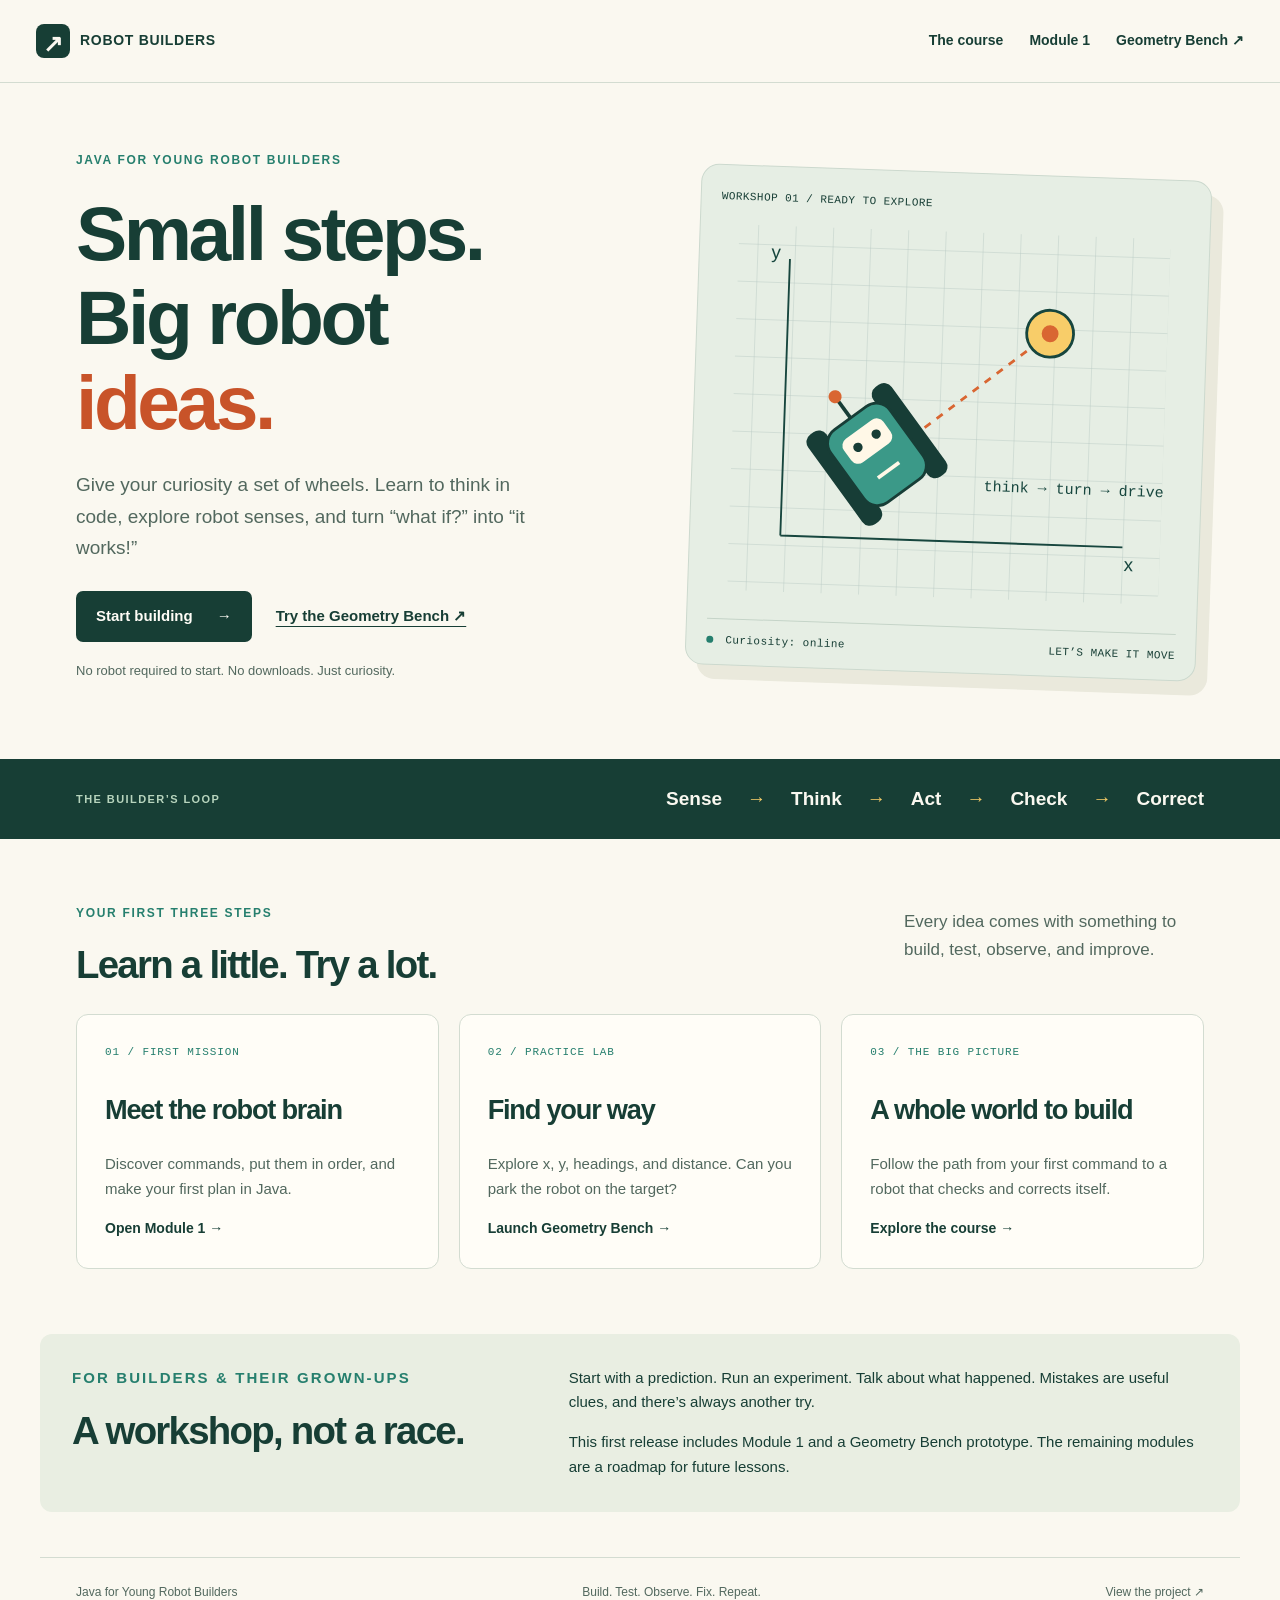
==== index.html @ 009672a3 "Build initial static Java robotics course and Geometry Bench" ====
<!doctype html>
<html lang="en">
<head><meta charset="utf-8"><meta name="viewport" content="width=device-width, initial-scale=1"><meta name="description" content="A hands-on Java robotics course for curious young builders. Learn sensors, motors, geometry, and debugging with free browser practice benches."><title>Java for Young Robot Builders</title><link rel="stylesheet" href="assets/styles.css"></head>
<body>
<a class="skip" href="#main">Skip to content</a>
<header class="site-header"><a class="brand" href="index.html"><span class="brand-mark" aria-hidden="true">↗</span> ROBOT BUILDERS</a><nav aria-label="Main navigation"><a href="course.html">The course</a><a href="module-1.html">Module 1</a><a href="geometry-bench.html">Geometry Bench <span aria-hidden="true">↗</span></a></nav></header>
<main id="main">
<section class="hero wrap"><div><p class="eyebrow">JAVA FOR YOUNG ROBOT BUILDERS</p><h1>Small steps.<br>Big robot<br><span class="accent">ideas.</span></h1><p class="hero-copy">Give your curiosity a set of wheels. Learn to think in code, explore robot senses, and turn “what if?” into “it works!”</p><div class="actions"><a class="button" href="module-1.html">Start building <span aria-hidden="true">→</span></a><a class="text-link" href="geometry-bench.html">Try the Geometry Bench ↗</a></div><p class="small">No robot required to start. No downloads. Just curiosity.</p></div><div class="hero-art" aria-label="Illustration of a robot on a coordinate grid"><div class="art-label">WORKSHOP 01 / READY TO EXPLORE</div><svg viewBox="0 0 500 440" role="img" aria-label="A small teal robot points toward a target on a grid"><defs><pattern id="grid" width="40" height="40" patternUnits="userSpaceOnUse"><path d="M 40 0 L 0 0 0 40" fill="none" stroke="#b8cac4" stroke-width="1"/></pattern></defs><rect x="20" y="20" width="460" height="390" rx="12" fill="url(#grid)"/><path d="M75 350 H440 M75 350 V55" fill="none" stroke="#17463e" stroke-width="2"/><text x="442" y="375" fill="#17463e" font-size="20">x</text><text x="55" y="55" fill="#17463e" font-size="20">y</text><path d="M150 290 L355 125" stroke="#d96632" stroke-width="3" stroke-dasharray="8 8"/><circle cx="355" cy="125" r="25" fill="#f8cd69" stroke="#17463e" stroke-width="3"/><circle cx="355" cy="125" r="9" fill="#d96632"/><g transform="translate(175 260) rotate(-38)"><rect x="-55" y="-59" width="24" height="118" rx="10" fill="#173d36"/><rect x="31" y="-59" width="24" height="118" rx="10" fill="#173d36"/><rect x="-39" y="-48" width="78" height="96" rx="18" fill="#3b9988" stroke="#173d36" stroke-width="3"/><rect x="-26" y="-33" width="52" height="31" rx="9" fill="#fff8e7"/><circle cx="-12" cy="-18" r="5" fill="#173d36"/><circle cx="12" cy="-18" r="5" fill="#173d36"/><path d="M-14 21 H14" stroke="#fff8e7" stroke-width="4"/><path d="M0 -48 V-72" stroke="#173d36" stroke-width="4"/><circle cy="-76" r="7" fill="#d96632"/></g><text x="290" y="295" font-size="16" fill="#17463e" font-family="monospace">think → turn → drive</text></svg><div class="art-footer"><span><i class="status-dot"></i> Curiosity: online</span><span>LET’S MAKE IT MOVE</span></div></div></section>
<section class="loop-band"><div class="wrap loop"><p>THE BUILDER’S LOOP</p><ol><li>Sense</li><li>Think</li><li>Act</li><li>Check</li><li>Correct</li></ol></div></section>
<section class="wrap section"><div class="section-heading"><div><p class="eyebrow">YOUR FIRST THREE STEPS</p><h2>Learn a little. Try a lot.</h2></div><p>Every idea comes with something to build, test, observe, and improve.</p></div><div class="cards"><a class="card" href="module-1.html"><span class="card-number">01 / FIRST MISSION</span><h3>Meet the robot brain</h3><p>Discover commands, put them in order, and make your first plan in Java.</p><span class="card-link">Open Module 1 →</span></a><a class="card" href="geometry-bench.html"><span class="card-number">02 / PRACTICE LAB</span><h3>Find your way</h3><p>Explore x, y, headings, and distance. Can you park the robot on the target?</p><span class="card-link">Launch Geometry Bench →</span></a><a class="card" href="course.html"><span class="card-number">03 / THE BIG PICTURE</span><h3>A whole world to build</h3><p>Follow the path from your first command to a robot that checks and corrects itself.</p><span class="card-link">Explore the course →</span></a></div></section>
<section class="wrap mentor"><div><p class="eyebrow">FOR BUILDERS & THEIR GROWN-UPS</p><h2>A workshop, not a race.</h2></div><div><p>Start with a prediction. Run an experiment. Talk about what happened. Mistakes are useful clues, and there’s always another try.</p><p>This first release includes Module 1 and a Geometry Bench prototype. The remaining modules are a roadmap for future lessons.</p></div></section>
</main><footer class="wrap footer"><span>Java for Young Robot Builders</span><span>Build. Test. Observe. Fix. Repeat.</span><a href="https://github.com/caeled/java-young-robot-builders">View the project ↗</a></footer>
</body></html>
---- assets/styles.css ----
:root{--paper:#faf8f0;--ink:#173e35;--teal:#267f6e;--orange:#c85329;--line:#d3dcd1;--muted:#52685e;--white:#fffdf7;--yellow:#f5cc68}*{box-sizing:border-box}html{scroll-behavior:smooth}body{margin:0;background:var(--paper);color:var(--ink);font-family:Arial,Helvetica,sans-serif;font-size:17px;line-height:1.65}a{color:inherit;text-underline-offset:5px}button,input,select{font:inherit}button,a,input,select,summary{-webkit-tap-highlight-color:transparent}a:focus-visible,button:focus-visible,input:focus-visible,select:focus-visible,summary:focus-visible{outline:3px solid var(--orange);outline-offset:5px}h1,h2,h3,p{margin-top:0}h1,h2,h3{line-height:1.1;letter-spacing:-.045em}h1{font-size:clamp(3rem,6vw,5.7rem);margin-bottom:25px}h2{font-size:clamp(1.8rem,3vw,2.7rem)}h3{font-size:1.7rem}.wrap{max-width:1200px;margin:auto;padding-left:36px;padding-right:36px}.site-header{max-width:1280px;margin:auto;padding:24px 36px;display:flex;justify-content:space-between;align-items:center;gap:24px;border-bottom:1px solid var(--line)}.brand{display:flex;align-items:center;gap:10px;font-weight:800;font-size:14px;letter-spacing:.05em;text-decoration:none;white-space:nowrap}.brand-mark{display:grid;place-items:center;width:34px;height:34px;background:var(--ink);color:var(--paper);border-radius:8px;font-size:24px}.site-header nav{display:flex;gap:26px;font-size:14px;font-weight:700}.site-header nav a{text-decoration:none}.site-header nav a:hover,.site-header nav a[aria-current]{color:var(--orange);text-decoration:underline}.hero{display:grid;grid-template-columns:1.1fr 1fr;align-items:center;gap:55px;padding-top:68px;padding-bottom:65px}.eyebrow{font-size:12px;letter-spacing:.14em;font-weight:800;margin-bottom:20px;color:var(--teal)}.accent{color:var(--orange)}.hero-copy{max-width:470px;font-size:19px;color:var(--muted)}.actions{display:flex;gap:24px;align-items:center;flex-wrap:wrap;margin:28px 0 18px}.button{display:inline-flex;align-items:center;justify-content:center;gap:24px;border:0;background:var(--ink);color:#fffdf7;border-radius:7px;padding:13px 20px;text-decoration:none;font-size:15px;font-weight:700;cursor:pointer}.button:hover{background:var(--teal)}.text-link{font-size:15px;font-weight:700}.small{font-size:13px;color:var(--muted)}.hero-art{background:#e6eee4;border:1px solid #ccd9ce;border-radius:18px;transform:rotate(2deg);padding:22px 20px 15px;box-shadow:12px 14px 0 #eae9dc}.hero-art svg{width:100%;display:block}.art-label,.art-footer{font-family:monospace;font-size:11px;letter-spacing:.04em}.art-footer{display:flex;justify-content:space-between;border-top:1px solid #c5d4c8;padding-top:12px;gap:10px}.status-dot{display:inline-block;width:7px;height:7px;background:var(--teal);border-radius:50%;margin-right:5px}.loop-band{background:var(--ink);color:var(--paper)}.loop{display:flex;align-items:center;justify-content:space-between;gap:28px;padding-top:24px;padding-bottom:24px}.loop p{font-size:11px;font-weight:bold;letter-spacing:.13em;margin:0;color:#b7d4bd}.loop ol{list-style:none;display:flex;gap:25px;margin:0;padding:0;font-size:19px;font-weight:700}.loop li+li:before{content:'→';margin-right:25px;color:var(--yellow)}.section{padding-top:65px;padding-bottom:65px}.section-heading{display:flex;justify-content:space-between;gap:35px;align-items:center;margin-bottom:28px}.section-heading>p{max-width:300px;color:var(--muted)}.section-heading h2{margin-bottom:0}.cards{display:grid;grid-template-columns:repeat(3,1fr);gap:20px}.card{background:var(--white);border:1px solid var(--line);border-radius:12px;padding:28px;text-decoration:none;display:flex;flex-direction:column;transition:transform .15s,border-color .15s}.card:hover{transform:translateY(-4px);border-color:var(--teal)}.card-number{font-family:monospace;font-size:11px;letter-spacing:.08em;color:var(--teal);margin-bottom:34px}.card p{font-size:15px;color:var(--muted)}.card-link{font-size:14px;font-weight:bold;margin-top:auto}.mentor{padding:32px;border-radius:12px;background:#e9eee2;display:grid;grid-template-columns:1fr 1.4fr;gap:40px;margin-bottom:45px}.mentor h2{margin-bottom:0}.mentor p:last-child{margin-bottom:0}.mentor p,.mentor li{font-size:15px}.footer{border-top:1px solid var(--line);display:flex;justify-content:space-between;flex-wrap:wrap;gap:15px;padding-top:25px;padding-bottom:30px;font-size:12px;color:var(--muted)}.skip{position:absolute;left:15px;top:-100px;background:var(--ink);color:white;padding:10px;z-index:10}.skip:focus{top:10px}.lede{max-width:740px;font-size:20px;color:var(--muted)}.notice{background:#f7e9c4;border-left:4px solid var(--orange);padding:18px 22px;font-size:15px;margin:25px 0 35px}.badge{font-size:10px;letter-spacing:.08em;font-weight:bold;background:#d8eadb;color:#194c3d;padding:6px 10px;border-radius:5px;white-space:nowrap}.badge.muted{background:#e7e7df;color:#56645b}.course-list article{display:flex;gap:32px;padding:32px 0;border-top:1px solid var(--line)}.course-list h2{font-size:28px;margin:15px 0}.course-list p{max-width:780px;margin-bottom:12px}.course-index{font-family:monospace;font-size:25px;color:var(--teal)}.outcome{font-weight:bold;font-size:15px}.lesson-layout{display:grid;grid-template-columns:220px 1fr;gap:65px}.lesson-nav{align-self:start;position:sticky;top:25px}.lesson-nav h2{font-size:18px}.lesson-nav nav{display:flex;flex-direction:column;gap:12px;font-size:14px}.lesson-layout section{padding:15px 0 35px;scroll-margin-top:20px}.lesson-layout h2{font-size:34px}pre{background:var(--ink);color:#e8f5d9;padding:24px;border-radius:9px;overflow-x:auto;font-size:14px;line-height:1.8}code{font-family:Consolas,'Courier New',monospace}p code,li code{background:#e6ebdf;padding:2px 5px;border-radius:3px}.callout{border-left:3px solid var(--teal);padding:18px 22px;background:#e9eee2;margin:25px 0}.callout p{margin:8px 0 0}.mini-bench,.control-card{padding:25px;border:1px solid var(--line);border-radius:12px;background:var(--white)}label{display:block;font-size:14px;font-weight:bold;margin-bottom:8px}input,select{width:100%;padding:11px 10px;border:1px solid #8fa59b;border-radius:6px;background:white;color:var(--ink);min-width:0;font-size:15px}summary{cursor:pointer;font-weight:bold}details{background:#edf0e7;padding:16px 20px;border-radius:7px;margin:20px 0}details p{margin:15px 0 0}.checklist li{padding-bottom:10px}.bench-layout{display:grid;grid-template-columns:1.45fr 1fr;gap:24px;align-items:start}.field-panel{background:#e8eee3;border:1px solid #c7d5c6;border-radius:12px;padding:20px}.field-top{display:flex;justify-content:space-between;gap:15px;font-size:11px;font-weight:bold}.legend-robot{color:var(--teal)}.legend-target{color:#a24c26;margin-left:10px}#field{width:100%;display:block;max-height:550px}.telemetry{display:grid;grid-template-columns:repeat(4,1fr);border-top:1px solid #c7d5c6;padding-top:16px;gap:12px}.telemetry span{display:block;font-size:11px}.telemetry strong{font-size:18px;white-space:nowrap}.controls{display:grid;gap:20px}.control-card .eyebrow{margin-bottom:16px}.control-card h2{font-size:26px}.control-card p{font-size:15px}.control-card p.small{font-size:13px}.input-row{display:flex;gap:10px;margin-bottom:20px}.input-row .button{min-width:86px}.secondary{border:1px solid var(--ink);background:transparent;color:var(--ink);font-size:14px;padding:10px 15px;border-radius:7px;cursor:pointer}.secondary:hover{background:#e6eee4}.feedback{background:#e9eee2;padding:13px;border-radius:6px;margin-bottom:0}.bench-bottom{display:grid;grid-template-columns:1fr 1fr;gap:24px;margin:24px 0}.command-log{max-height:260px;overflow:auto;min-height:125px}.bench-bottom .control-card{min-width:0}
@media(max-width:900px){.hero{gap:25px}.hero h1{font-size:4rem}.loop{flex-direction:column;align-items:flex-start;gap:12px}.lesson-layout{gap:30px;grid-template-columns:170px 1fr}.bench-layout{grid-template-columns:1fr}.controls{grid-template-columns:1fr 1fr}.telemetry strong{font-size:20px}}
@media(max-width:650px){.wrap{padding-left:22px;padding-right:22px}.site-header{padding:20px 22px;flex-direction:column;align-items:flex-start;gap:18px}.site-header nav{gap:20px;font-size:12px;flex-wrap:wrap}.hero{grid-template-columns:1fr;padding-top:40px;padding-bottom:45px}.hero h1{font-size:3.8rem}.hero-art{max-width:430px;margin:12px 6px 5px}.loop ol{gap:9px;font-size:15px;flex-wrap:wrap}.loop li+li:before{margin-right:9px}.section{padding-top:40px;padding-bottom:40px}.section-heading{display:block}.section-heading .badge{display:inline-block;margin-top:15px}.cards,.mentor,.bench-bottom,.controls{grid-template-columns:1fr}.mentor{gap:20px;padding:24px;margin-bottom:30px}.card-number{margin-bottom:20px}.lesson-layout{grid-template-columns:1fr;gap:25px}.lesson-nav{position:static;border-bottom:1px solid var(--line);padding-bottom:20px}.lesson-nav nav{flex-direction:row;flex-wrap:wrap;gap:12px 20px}.course-list article{gap:20px}.telemetry{grid-template-columns:repeat(2,1fr)}.control-card{padding:20px}.field-panel{padding:12px}.field-top{font-size:9px}h1{font-size:3rem}.footer{flex-direction:column}pre{padding:18px;font-size:13px}}
@media(prefers-reduced-motion:reduce){html{scroll-behavior:auto}.card{transition:none}.card:hover{transform:none}}
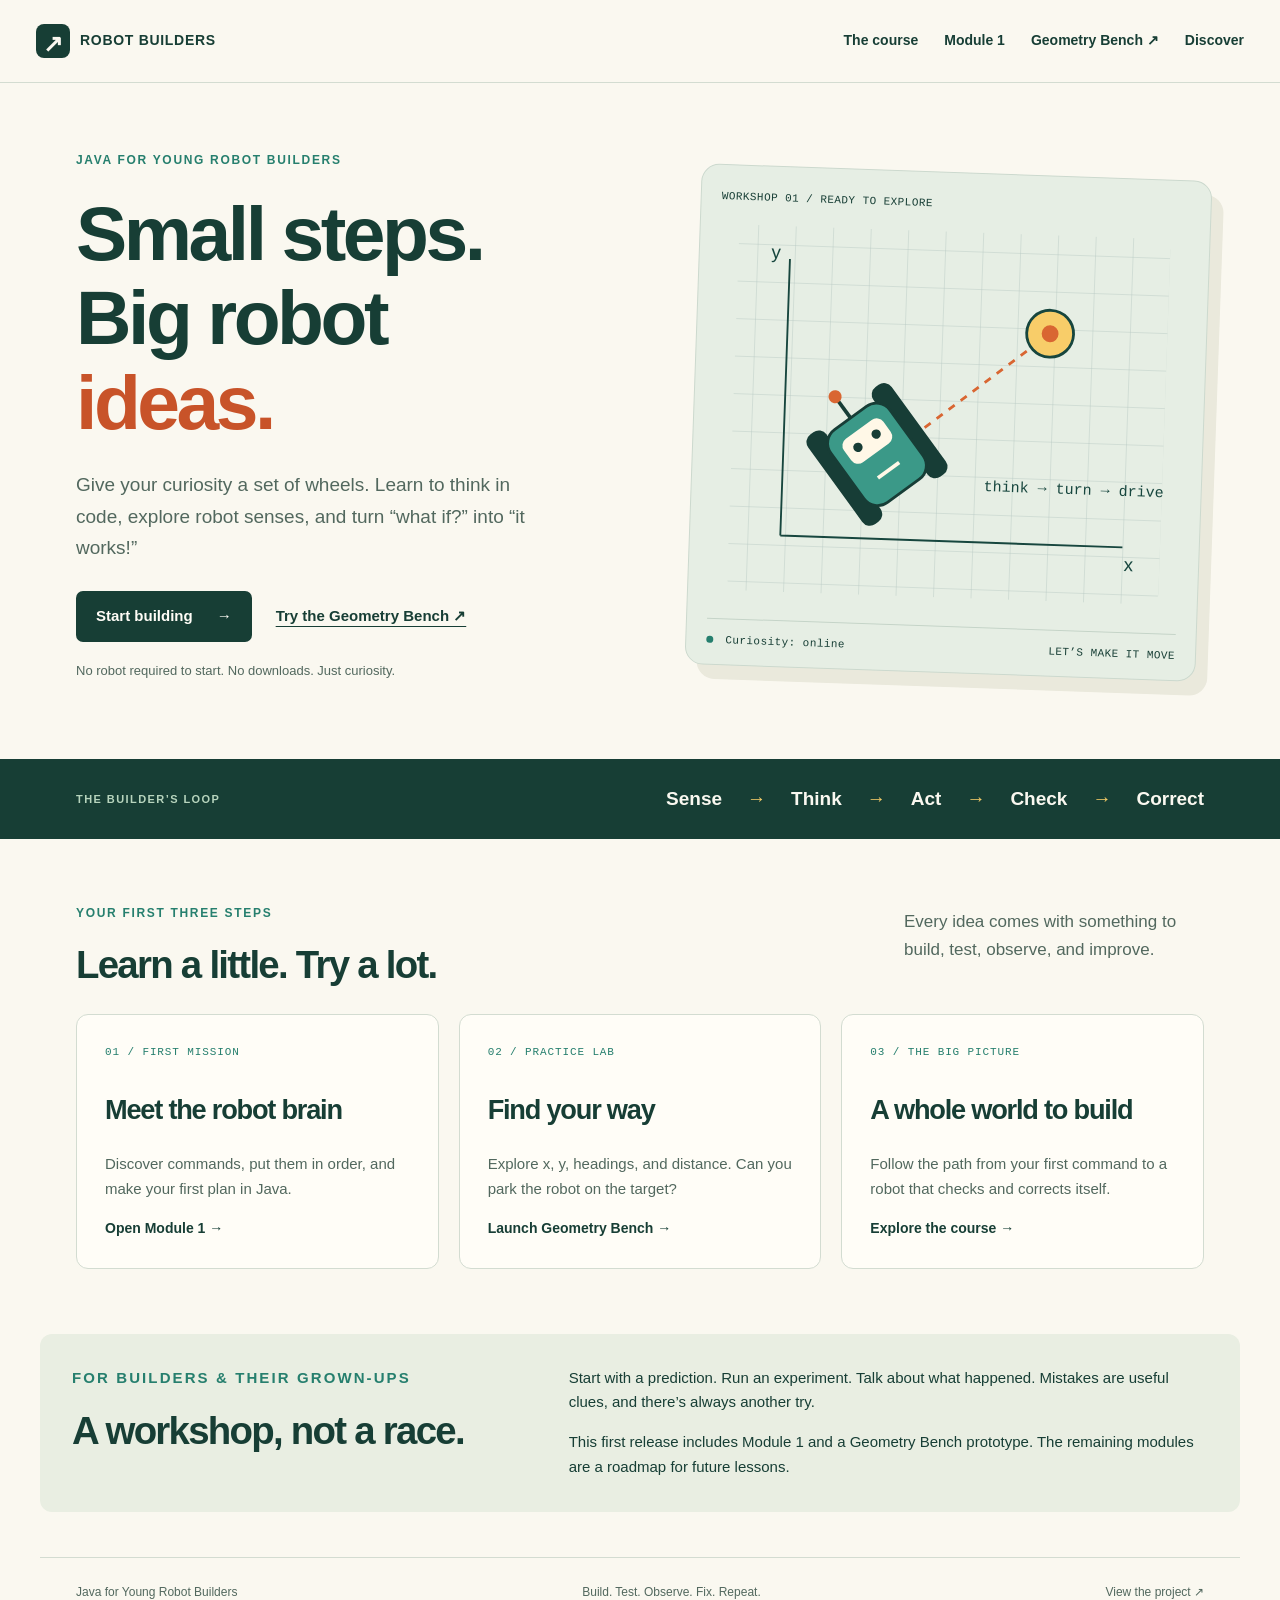
==== commit 1b48a6f6: "Add Discover resources for competitions, manufacturing, and Python" ====
--- a/index.html
+++ b/index.html
@@ -3,7 +3,7 @@
 <head><meta charset="utf-8"><meta name="viewport" content="width=device-width, initial-scale=1"><meta name="description" content="A hands-on Java robotics course for curious young builders. Learn sensors, motors, geometry, and debugging with free browser practice benches."><title>Java for Young Robot Builders</title><link rel="stylesheet" href="assets/styles.css"></head>
 <body>
 <a class="skip" href="#main">Skip to content</a>
-<header class="site-header"><a class="brand" href="index.html"><span class="brand-mark" aria-hidden="true">↗</span> ROBOT BUILDERS</a><nav aria-label="Main navigation"><a href="course.html">The course</a><a href="module-1.html">Module 1</a><a href="geometry-bench.html">Geometry Bench <span aria-hidden="true">↗</span></a></nav></header>
+<header class="site-header"><a class="brand" href="index.html"><span class="brand-mark" aria-hidden="true">↗</span> ROBOT BUILDERS</a><nav aria-label="Main navigation"><a href="course.html">The course</a><a href="module-1.html">Module 1</a><a href="geometry-bench.html">Geometry Bench <span aria-hidden="true">↗</span></a><a href="discover.html">Discover</a></nav></header>
 <main id="main">
 <section class="hero wrap"><div><p class="eyebrow">JAVA FOR YOUNG ROBOT BUILDERS</p><h1>Small steps.<br>Big robot<br><span class="accent">ideas.</span></h1><p class="hero-copy">Give your curiosity a set of wheels. Learn to think in code, explore robot senses, and turn “what if?” into “it works!”</p><div class="actions"><a class="button" href="module-1.html">Start building <span aria-hidden="true">→</span></a><a class="text-link" href="geometry-bench.html">Try the Geometry Bench ↗</a></div><p class="small">No robot required to start. No downloads. Just curiosity.</p></div><div class="hero-art" aria-label="Illustration of a robot on a coordinate grid"><div class="art-label">WORKSHOP 01 / READY TO EXPLORE</div><svg viewBox="0 0 500 440" role="img" aria-label="A small teal robot points toward a target on a grid"><defs><pattern id="grid" width="40" height="40" patternUnits="userSpaceOnUse"><path d="M 40 0 L 0 0 0 40" fill="none" stroke="#b8cac4" stroke-width="1"/></pattern></defs><rect x="20" y="20" width="460" height="390" rx="12" fill="url(#grid)"/><path d="M75 350 H440 M75 350 V55" fill="none" stroke="#17463e" stroke-width="2"/><text x="442" y="375" fill="#17463e" font-size="20">x</text><text x="55" y="55" fill="#17463e" font-size="20">y</text><path d="M150 290 L355 125" stroke="#d96632" stroke-width="3" stroke-dasharray="8 8"/><circle cx="355" cy="125" r="25" fill="#f8cd69" stroke="#17463e" stroke-width="3"/><circle cx="355" cy="125" r="9" fill="#d96632"/><g transform="translate(175 260) rotate(-38)"><rect x="-55" y="-59" width="24" height="118" rx="10" fill="#173d36"/><rect x="31" y="-59" width="24" height="118" rx="10" fill="#173d36"/><rect x="-39" y="-48" width="78" height="96" rx="18" fill="#3b9988" stroke="#173d36" stroke-width="3"/><rect x="-26" y="-33" width="52" height="31" rx="9" fill="#fff8e7"/><circle cx="-12" cy="-18" r="5" fill="#173d36"/><circle cx="12" cy="-18" r="5" fill="#173d36"/><path d="M-14 21 H14" stroke="#fff8e7" stroke-width="4"/><path d="M0 -48 V-72" stroke="#173d36" stroke-width="4"/><circle cy="-76" r="7" fill="#d96632"/></g><text x="290" y="295" font-size="16" fill="#17463e" font-family="monospace">think → turn → drive</text></svg><div class="art-footer"><span><i class="status-dot"></i> Curiosity: online</span><span>LET’S MAKE IT MOVE</span></div></div></section>
 <section class="loop-band"><div class="wrap loop"><p>THE BUILDER’S LOOP</p><ol><li>Sense</li><li>Think</li><li>Act</li><li>Check</li><li>Correct</li></ol></div></section>
--- a/assets/styles.css
+++ b/assets/styles.css
@@ -2,3 +2,4 @@
 @media(max-width:900px){.hero{gap:25px}.hero h1{font-size:4rem}.loop{flex-direction:column;align-items:flex-start;gap:12px}.lesson-layout{gap:30px;grid-template-columns:170px 1fr}.bench-layout{grid-template-columns:1fr}.controls{grid-template-columns:1fr 1fr}.telemetry strong{font-size:20px}}
 @media(max-width:650px){.wrap{padding-left:22px;padding-right:22px}.site-header{padding:20px 22px;flex-direction:column;align-items:flex-start;gap:18px}.site-header nav{gap:20px;font-size:12px;flex-wrap:wrap}.hero{grid-template-columns:1fr;padding-top:40px;padding-bottom:45px}.hero h1{font-size:3.8rem}.hero-art{max-width:430px;margin:12px 6px 5px}.loop ol{gap:9px;font-size:15px;flex-wrap:wrap}.loop li+li:before{margin-right:9px}.section{padding-top:40px;padding-bottom:40px}.section-heading{display:block}.section-heading .badge{display:inline-block;margin-top:15px}.cards,.mentor,.bench-bottom,.controls{grid-template-columns:1fr}.mentor{gap:20px;padding:24px;margin-bottom:30px}.card-number{margin-bottom:20px}.lesson-layout{grid-template-columns:1fr;gap:25px}.lesson-nav{position:static;border-bottom:1px solid var(--line);padding-bottom:20px}.lesson-nav nav{flex-direction:row;flex-wrap:wrap;gap:12px 20px}.course-list article{gap:20px}.telemetry{grid-template-columns:repeat(2,1fr)}.control-card{padding:20px}.field-panel{padding:12px}.field-top{font-size:9px}h1{font-size:3rem}.footer{flex-direction:column}pre{padding:18px;font-size:13px}}
 @media(prefers-reduced-motion:reduce){html{scroll-behavior:auto}.card{transition:none}.card:hover{transform:none}}
+.discover-section{padding-top:35px;padding-bottom:25px;scroll-margin-top:20px}.video-grid{display:grid;grid-template-columns:repeat(3,minmax(0,1fr));gap:20px}.resource-card{margin:0;background:var(--white);border:1px solid var(--line);border-radius:12px;overflow:hidden;min-width:0}.resource-body{padding:24px}.resource-body h3{font-size:25px;margin:18px 0}.resource-body p{font-size:15px}.resource-body p.small{font-size:12px}.video-frame{aspect-ratio:16/9;background:var(--ink)}.video-frame iframe{display:block;width:100%;height:100%;border:0}.photo-grid,.comparison-grid{display:grid;grid-template-columns:repeat(2,minmax(0,1fr));gap:24px;margin:25px 0}.photo-grid img{display:block;width:100%;height:auto}.comparison-grid .control-card{min-width:0}.comparison-grid pre{font-size:13px;padding:18px}.reference-table{overflow-x:auto;margin:25px 0}table{width:100%;border-collapse:collapse;font-size:14px;text-align:left}caption{text-align:left;font-weight:bold;margin-bottom:12px}th,td{padding:14px;border-bottom:1px solid var(--line);vertical-align:top}thead{background:#e9eee2}.actions .secondary{text-decoration:none}.site-header nav{flex-wrap:wrap}.discover-section .mentor{margin-bottom:0}@media(max-width:900px){.video-grid{grid-template-columns:1fr}.resource-body h3{margin-top:15px}}@media(max-width:650px){.photo-grid,.comparison-grid{grid-template-columns:1fr}.resource-body{padding:20px}.site-header nav{gap:14px}th,td{padding:10px;min-width:120px}}
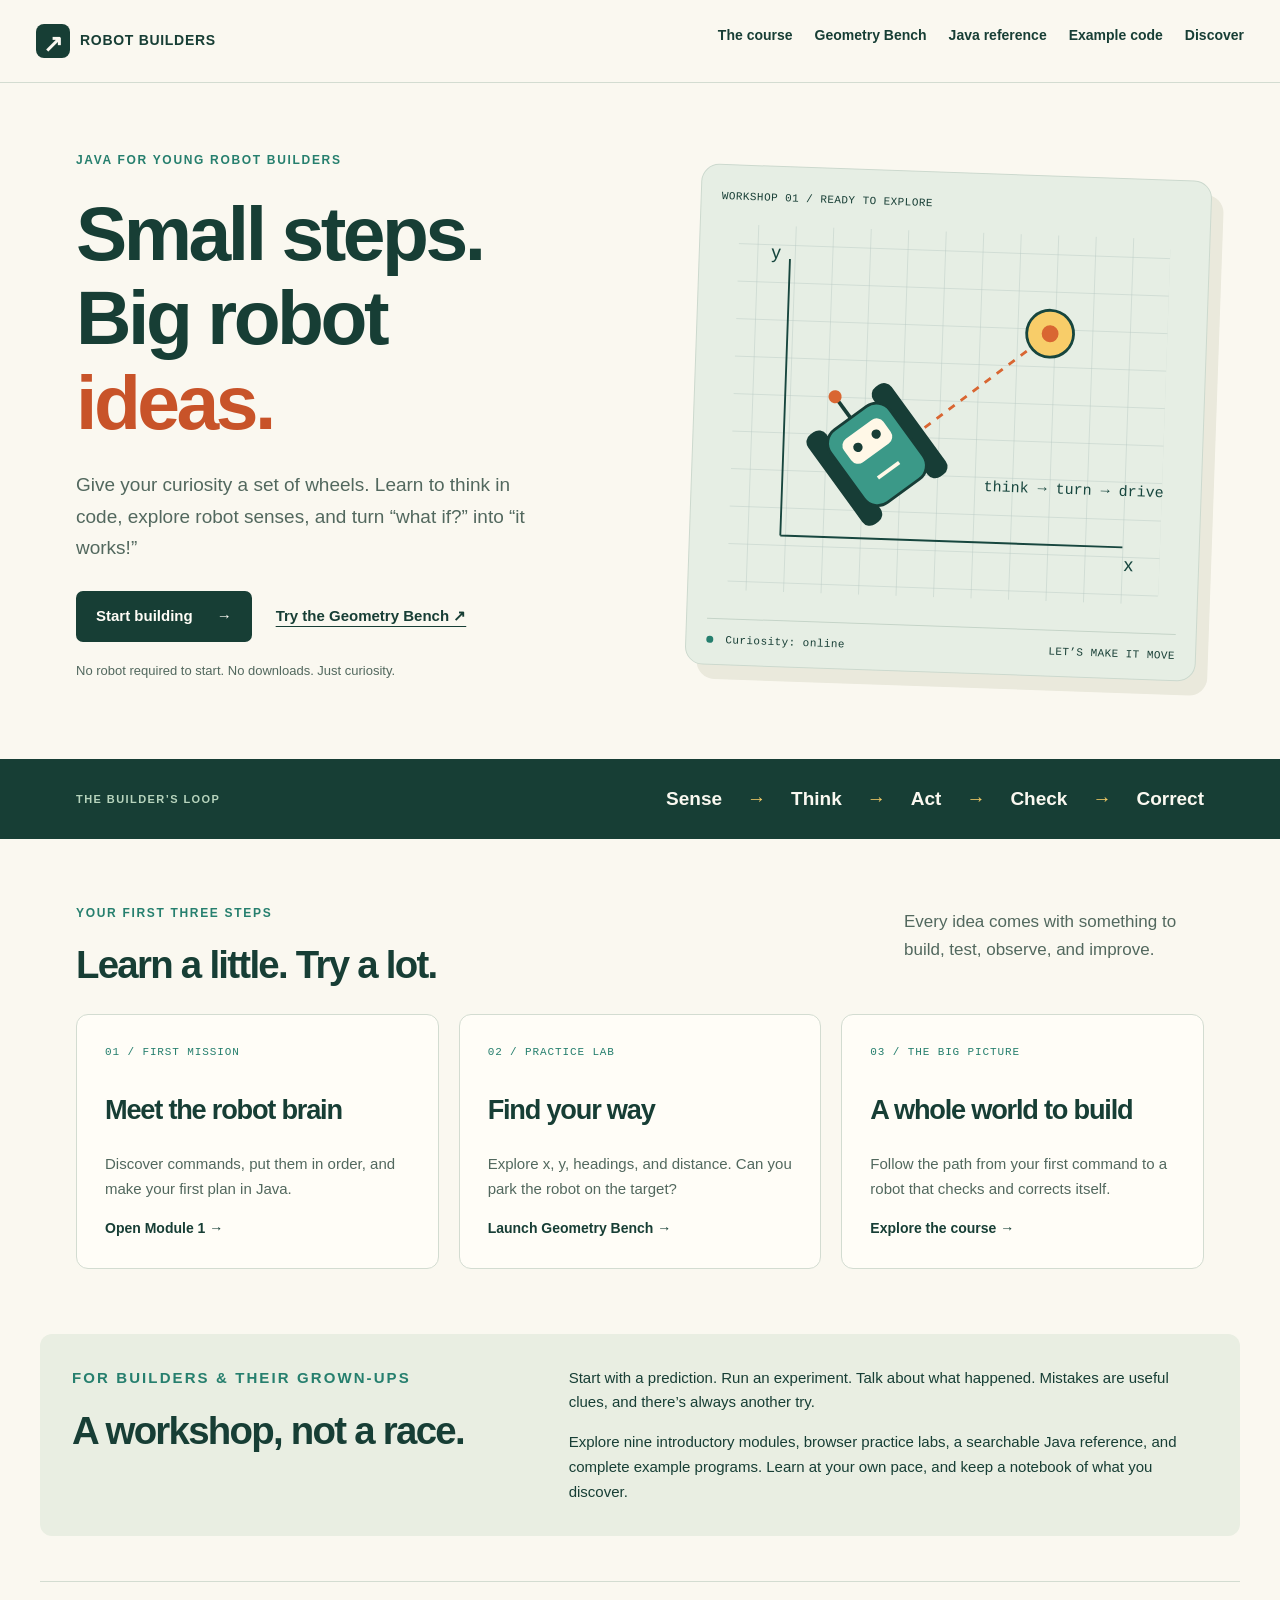
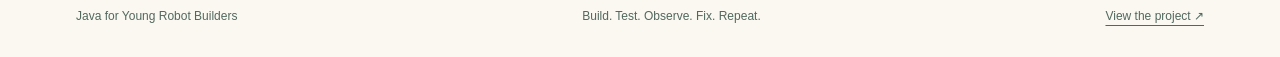
==== commit ea998c54: "Complete introductory modules and add searchable Java reference and examples" ====
--- a/index.html
+++ b/index.html
@@ -3,11 +3,11 @@
 <head><meta charset="utf-8"><meta name="viewport" content="width=device-width, initial-scale=1"><meta name="description" content="A hands-on Java robotics course for curious young builders. Learn sensors, motors, geometry, and debugging with free browser practice benches."><title>Java for Young Robot Builders</title><link rel="stylesheet" href="assets/styles.css"></head>
 <body>
 <a class="skip" href="#main">Skip to content</a>
-<header class="site-header"><a class="brand" href="index.html"><span class="brand-mark" aria-hidden="true">↗</span> ROBOT BUILDERS</a><nav aria-label="Main navigation"><a href="course.html">The course</a><a href="module-1.html">Module 1</a><a href="geometry-bench.html">Geometry Bench <span aria-hidden="true">↗</span></a><a href="discover.html">Discover</a></nav></header>
+<header class="site-header"><a class="brand" href="index.html"><span class="brand-mark" aria-hidden="true">↗</span> ROBOT BUILDERS</a><nav aria-label="Main navigation"><a href="course.html">The course</a><a href="geometry-bench.html">Geometry Bench</a><a href="java-reference.html">Java reference</a><a href="examples.html">Example code</a><a href="discover.html">Discover</a></nav></header>
 <main id="main">
 <section class="hero wrap"><div><p class="eyebrow">JAVA FOR YOUNG ROBOT BUILDERS</p><h1>Small steps.<br>Big robot<br><span class="accent">ideas.</span></h1><p class="hero-copy">Give your curiosity a set of wheels. Learn to think in code, explore robot senses, and turn “what if?” into “it works!”</p><div class="actions"><a class="button" href="module-1.html">Start building <span aria-hidden="true">→</span></a><a class="text-link" href="geometry-bench.html">Try the Geometry Bench ↗</a></div><p class="small">No robot required to start. No downloads. Just curiosity.</p></div><div class="hero-art" aria-label="Illustration of a robot on a coordinate grid"><div class="art-label">WORKSHOP 01 / READY TO EXPLORE</div><svg viewBox="0 0 500 440" role="img" aria-label="A small teal robot points toward a target on a grid"><defs><pattern id="grid" width="40" height="40" patternUnits="userSpaceOnUse"><path d="M 40 0 L 0 0 0 40" fill="none" stroke="#b8cac4" stroke-width="1"/></pattern></defs><rect x="20" y="20" width="460" height="390" rx="12" fill="url(#grid)"/><path d="M75 350 H440 M75 350 V55" fill="none" stroke="#17463e" stroke-width="2"/><text x="442" y="375" fill="#17463e" font-size="20">x</text><text x="55" y="55" fill="#17463e" font-size="20">y</text><path d="M150 290 L355 125" stroke="#d96632" stroke-width="3" stroke-dasharray="8 8"/><circle cx="355" cy="125" r="25" fill="#f8cd69" stroke="#17463e" stroke-width="3"/><circle cx="355" cy="125" r="9" fill="#d96632"/><g transform="translate(175 260) rotate(-38)"><rect x="-55" y="-59" width="24" height="118" rx="10" fill="#173d36"/><rect x="31" y="-59" width="24" height="118" rx="10" fill="#173d36"/><rect x="-39" y="-48" width="78" height="96" rx="18" fill="#3b9988" stroke="#173d36" stroke-width="3"/><rect x="-26" y="-33" width="52" height="31" rx="9" fill="#fff8e7"/><circle cx="-12" cy="-18" r="5" fill="#173d36"/><circle cx="12" cy="-18" r="5" fill="#173d36"/><path d="M-14 21 H14" stroke="#fff8e7" stroke-width="4"/><path d="M0 -48 V-72" stroke="#173d36" stroke-width="4"/><circle cy="-76" r="7" fill="#d96632"/></g><text x="290" y="295" font-size="16" fill="#17463e" font-family="monospace">think → turn → drive</text></svg><div class="art-footer"><span><i class="status-dot"></i> Curiosity: online</span><span>LET’S MAKE IT MOVE</span></div></div></section>
 <section class="loop-band"><div class="wrap loop"><p>THE BUILDER’S LOOP</p><ol><li>Sense</li><li>Think</li><li>Act</li><li>Check</li><li>Correct</li></ol></div></section>
 <section class="wrap section"><div class="section-heading"><div><p class="eyebrow">YOUR FIRST THREE STEPS</p><h2>Learn a little. Try a lot.</h2></div><p>Every idea comes with something to build, test, observe, and improve.</p></div><div class="cards"><a class="card" href="module-1.html"><span class="card-number">01 / FIRST MISSION</span><h3>Meet the robot brain</h3><p>Discover commands, put them in order, and make your first plan in Java.</p><span class="card-link">Open Module 1 →</span></a><a class="card" href="geometry-bench.html"><span class="card-number">02 / PRACTICE LAB</span><h3>Find your way</h3><p>Explore x, y, headings, and distance. Can you park the robot on the target?</p><span class="card-link">Launch Geometry Bench →</span></a><a class="card" href="course.html"><span class="card-number">03 / THE BIG PICTURE</span><h3>A whole world to build</h3><p>Follow the path from your first command to a robot that checks and corrects itself.</p><span class="card-link">Explore the course →</span></a></div></section>
-<section class="wrap mentor"><div><p class="eyebrow">FOR BUILDERS & THEIR GROWN-UPS</p><h2>A workshop, not a race.</h2></div><div><p>Start with a prediction. Run an experiment. Talk about what happened. Mistakes are useful clues, and there’s always another try.</p><p>This first release includes Module 1 and a Geometry Bench prototype. The remaining modules are a roadmap for future lessons.</p></div></section>
+<section class="wrap mentor"><div><p class="eyebrow">FOR BUILDERS & THEIR GROWN-UPS</p><h2>A workshop, not a race.</h2></div><div><p>Start with a prediction. Run an experiment. Talk about what happened. Mistakes are useful clues, and there’s always another try.</p><p>Explore nine introductory modules, browser practice labs, a searchable Java reference, and complete example programs. Learn at your own pace, and keep a notebook of what you discover.</p></div></section>
 </main><footer class="wrap footer"><span>Java for Young Robot Builders</span><span>Build. Test. Observe. Fix. Repeat.</span><a href="https://github.com/caeled/java-young-robot-builders">View the project ↗</a></footer>
 </body></html>
--- a/assets/styles.css
+++ b/assets/styles.css
@@ -2,4 +2,7 @@
 @media(max-width:900px){.hero{gap:25px}.hero h1{font-size:4rem}.loop{flex-direction:column;align-items:flex-start;gap:12px}.lesson-layout{gap:30px;grid-template-columns:170px 1fr}.bench-layout{grid-template-columns:1fr}.controls{grid-template-columns:1fr 1fr}.telemetry strong{font-size:20px}}
 @media(max-width:650px){.wrap{padding-left:22px;padding-right:22px}.site-header{padding:20px 22px;flex-direction:column;align-items:flex-start;gap:18px}.site-header nav{gap:20px;font-size:12px;flex-wrap:wrap}.hero{grid-template-columns:1fr;padding-top:40px;padding-bottom:45px}.hero h1{font-size:3.8rem}.hero-art{max-width:430px;margin:12px 6px 5px}.loop ol{gap:9px;font-size:15px;flex-wrap:wrap}.loop li+li:before{margin-right:9px}.section{padding-top:40px;padding-bottom:40px}.section-heading{display:block}.section-heading .badge{display:inline-block;margin-top:15px}.cards,.mentor,.bench-bottom,.controls{grid-template-columns:1fr}.mentor{gap:20px;padding:24px;margin-bottom:30px}.card-number{margin-bottom:20px}.lesson-layout{grid-template-columns:1fr;gap:25px}.lesson-nav{position:static;border-bottom:1px solid var(--line);padding-bottom:20px}.lesson-nav nav{flex-direction:row;flex-wrap:wrap;gap:12px 20px}.course-list article{gap:20px}.telemetry{grid-template-columns:repeat(2,1fr)}.control-card{padding:20px}.field-panel{padding:12px}.field-top{font-size:9px}h1{font-size:3rem}.footer{flex-direction:column}pre{padding:18px;font-size:13px}}
 @media(prefers-reduced-motion:reduce){html{scroll-behavior:auto}.card{transition:none}.card:hover{transform:none}}
-.discover-section{padding-top:35px;padding-bottom:25px;scroll-margin-top:20px}.video-grid{display:grid;grid-template-columns:repeat(3,minmax(0,1fr));gap:20px}.resource-card{margin:0;background:var(--white);border:1px solid var(--line);border-radius:12px;overflow:hidden;min-width:0}.resource-body{padding:24px}.resource-body h3{font-size:25px;margin:18px 0}.resource-body p{font-size:15px}.resource-body p.small{font-size:12px}.video-frame{aspect-ratio:16/9;background:var(--ink)}.video-frame iframe{display:block;width:100%;height:100%;border:0}.photo-grid,.comparison-grid{display:grid;grid-template-columns:repeat(2,minmax(0,1fr));gap:24px;margin:25px 0}.photo-grid img{display:block;width:100%;height:auto}.comparison-grid .control-card{min-width:0}.comparison-grid pre{font-size:13px;padding:18px}.reference-table{overflow-x:auto;margin:25px 0}table{width:100%;border-collapse:collapse;font-size:14px;text-align:left}caption{text-align:left;font-weight:bold;margin-bottom:12px}th,td{padding:14px;border-bottom:1px solid var(--line);vertical-align:top}thead{background:#e9eee2}.actions .secondary{text-decoration:none}.site-header nav{flex-wrap:wrap}.discover-section .mentor{margin-bottom:0}@media(max-width:900px){.video-grid{grid-template-columns:1fr}.resource-body h3{margin-top:15px}}@media(max-width:650px){.photo-grid,.comparison-grid{grid-template-columns:1fr}.resource-body{padding:20px}.site-header nav{gap:14px}th,td{padding:10px;min-width:120px}}+[hidden]{display:none!important}.site-header{align-items:flex-start}.site-header nav{justify-content:flex-end;max-width:740px;gap:14px 22px}.lesson-pagination{display:flex;justify-content:space-between;gap:20px;flex-wrap:wrap;margin:25px 0}.lesson-pagination .secondary{text-decoration:none}.lab-inputs{display:grid;gap:9px}.lab-inputs label{margin:10px 0 0}.lab-trace{max-height:420px;overflow:auto}.lab-form textarea{width:100%;resize:vertical;min-height:150px;font:15px/1.7 Consolas,monospace;padding:15px;border:1px solid #8fa59b;border-radius:7px;background:white;color:var(--ink)}.motion-plot{display:block;width:100%;margin-top:20px;border-radius:9px;background:#e9eee2;max-height:300px}.search-controls{display:grid;grid-template-columns:2fr 1fr auto;gap:18px;align-items:end;padding:24px;background:#e9eee2;border-radius:12px;margin-top:28px}.search-controls .secondary{min-height:46px}.reference-jumps{display:flex;gap:12px 22px;flex-wrap:wrap;font-size:14px;margin:25px 0}.reference-grid{display:grid;grid-template-columns:repeat(2,minmax(0,1fr));gap:22px;margin-bottom:35px}.reference-card,.example-card{padding:26px;background:var(--white);border:1px solid var(--line);border-radius:12px;min-width:0;scroll-margin-top:20px}.reference-card h2,.example-card h2{font-size:27px;overflow-wrap:anywhere}.reference-card p{font-size:15px}.reference-card p.small{font-size:12px}.reference-card pre{font-size:12px;padding:17px}.gotcha{border-left:3px solid var(--orange);padding-left:14px}.example-grid{display:grid;gap:25px;margin-bottom:30px}.example-card pre{max-height:600px}.reference-grid code,.example-grid code{tab-size:4}.example-card details pre{max-height:300px}.search-controls input{width:100%}@media(max-width:900px){.site-header{flex-direction:column;gap:15px}.site-header nav{justify-content:flex-start}.reference-grid{grid-template-columns:1fr}}@media(max-width:650px){.search-controls{grid-template-columns:1fr;padding:20px}.reference-card,.example-card{padding:20px}.reference-card h2,.example-card h2{font-size:25px}.site-header nav{gap:12px 18px}.lesson-pagination{justify-content:flex-start}.mini-bench{padding:20px}}
+.discover-section{padding-top:35px;padding-bottom:25px;scroll-margin-top:20px}.video-grid{display:grid;grid-template-columns:repeat(3,minmax(0,1fr));gap:20px}.resource-card{margin:0;background:var(--white);border:1px solid var(--line);border-radius:12px;overflow:hidden;min-width:0}.resource-body{padding:24px}.resource-body h3{font-size:25px;margin:18px 0}.resource-body p{font-size:15px}.resource-body p.small{font-size:12px}.video-frame{aspect-ratio:16/9;background:var(--ink)}.video-frame iframe{display:block;width:100%;height:100%;border:0}.photo-grid,.comparison-grid{display:grid;grid-template-columns:repeat(2,minmax(0,1fr));gap:24px;margin:25px 0}.photo-grid img{display:block;width:100%;height:auto}.comparison-grid .control-card{min-width:0}.comparison-grid pre{font-size:13px;padding:18px}.reference-table{overflow-x:auto;margin:25px 0}table{width:100%;border-collapse:collapse;font-size:14px;text-align:left}caption{text-align:left;font-weight:bold;margin-bottom:12px}th,td{padding:14px;border-bottom:1px solid var(--line);vertical-align:top}thead{background:#e9eee2}.actions .secondary{text-decoration:none}.site-header nav{flex-wrap:wrap}.discover-section .mentor{margin-bottom:0}@media(max-width:900px){.video-grid{grid-template-columns:1fr}.resource-body h3{margin-top:15px}}@media(max-width:650px){.photo-grid,.comparison-grid{grid-template-columns:1fr}.resource-body{padding:20px}.site-header nav{gap:14px}th,td{padding:10px;min-width:120px}}
+
+.lesson-layout>div{min-width:0}.lesson-layout section,.mini-bench{min-width:0}
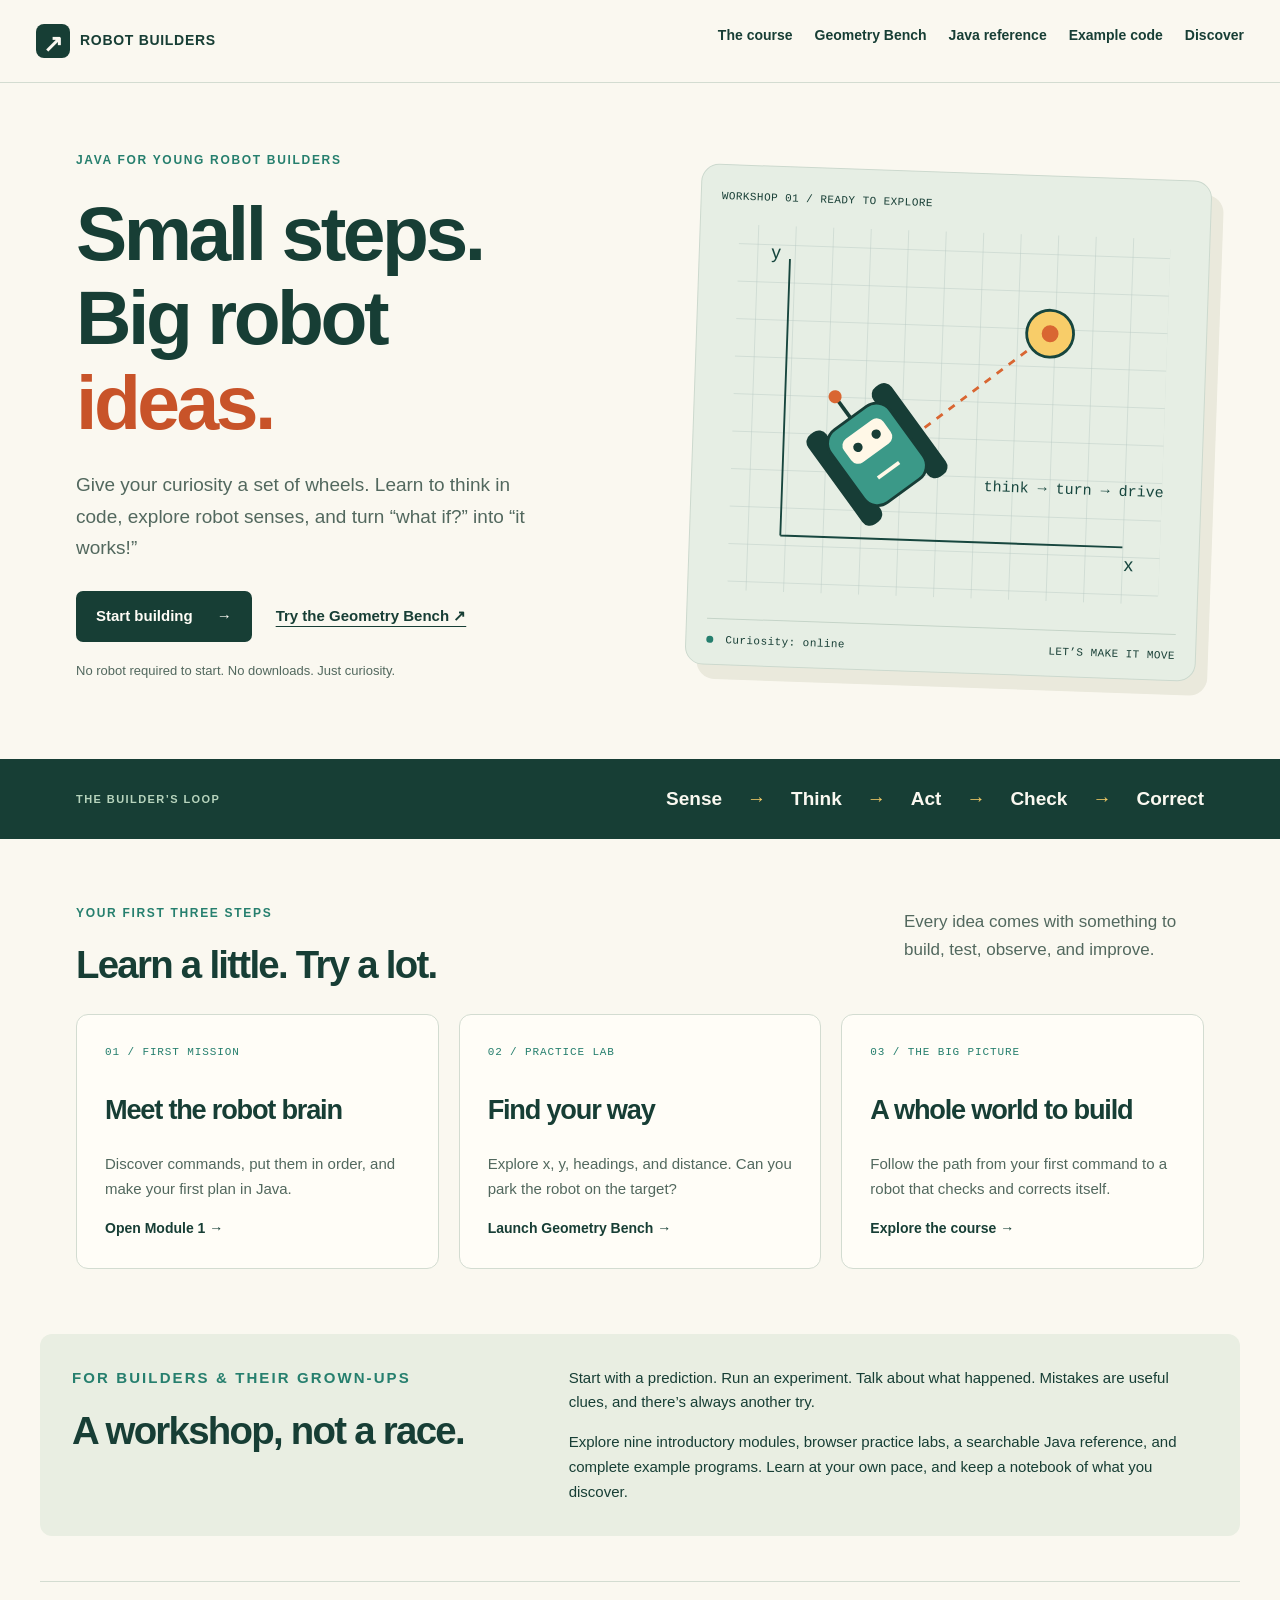
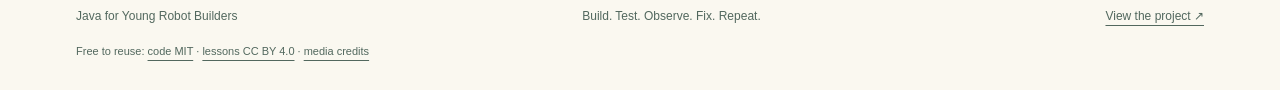
==== commit b513ebdd: "Match Nerd Heaven licensing: MIT code and CC BY educational content" ====
--- a/index.html
+++ b/index.html
@@ -9,5 +9,5 @@
 <section class="loop-band"><div class="wrap loop"><p>THE BUILDER’S LOOP</p><ol><li>Sense</li><li>Think</li><li>Act</li><li>Check</li><li>Correct</li></ol></div></section>
 <section class="wrap section"><div class="section-heading"><div><p class="eyebrow">YOUR FIRST THREE STEPS</p><h2>Learn a little. Try a lot.</h2></div><p>Every idea comes with something to build, test, observe, and improve.</p></div><div class="cards"><a class="card" href="module-1.html"><span class="card-number">01 / FIRST MISSION</span><h3>Meet the robot brain</h3><p>Discover commands, put them in order, and make your first plan in Java.</p><span class="card-link">Open Module 1 →</span></a><a class="card" href="geometry-bench.html"><span class="card-number">02 / PRACTICE LAB</span><h3>Find your way</h3><p>Explore x, y, headings, and distance. Can you park the robot on the target?</p><span class="card-link">Launch Geometry Bench →</span></a><a class="card" href="course.html"><span class="card-number">03 / THE BIG PICTURE</span><h3>A whole world to build</h3><p>Follow the path from your first command to a robot that checks and corrects itself.</p><span class="card-link">Explore the course →</span></a></div></section>
 <section class="wrap mentor"><div><p class="eyebrow">FOR BUILDERS & THEIR GROWN-UPS</p><h2>A workshop, not a race.</h2></div><div><p>Start with a prediction. Run an experiment. Talk about what happened. Mistakes are useful clues, and there’s always another try.</p><p>Explore nine introductory modules, browser practice labs, a searchable Java reference, and complete example programs. Learn at your own pace, and keep a notebook of what you discover.</p></div></section>
-</main><footer class="wrap footer"><span>Java for Young Robot Builders</span><span>Build. Test. Observe. Fix. Repeat.</span><a href="https://github.com/caeled/java-young-robot-builders">View the project ↗</a></footer>
+</main><footer class="wrap footer"><span>Java for Young Robot Builders</span><span>Build. Test. Observe. Fix. Repeat.</span><a href="https://github.com/caeled/java-young-robot-builders">View the project ↗</a><span class="license-note">Free to reuse: <a href="LICENSE">code MIT</a> · <a href="LICENSE-CONTENT.md">lessons CC BY 4.0</a> · <a href="THIRD-PARTY.md">media credits</a></span></footer>
 </body></html>
--- a/assets/styles.css
+++ b/assets/styles.css
@@ -6,3 +6,4 @@
 .discover-section{padding-top:35px;padding-bottom:25px;scroll-margin-top:20px}.video-grid{display:grid;grid-template-columns:repeat(3,minmax(0,1fr));gap:20px}.resource-card{margin:0;background:var(--white);border:1px solid var(--line);border-radius:12px;overflow:hidden;min-width:0}.resource-body{padding:24px}.resource-body h3{font-size:25px;margin:18px 0}.resource-body p{font-size:15px}.resource-body p.small{font-size:12px}.video-frame{aspect-ratio:16/9;background:var(--ink)}.video-frame iframe{display:block;width:100%;height:100%;border:0}.photo-grid,.comparison-grid{display:grid;grid-template-columns:repeat(2,minmax(0,1fr));gap:24px;margin:25px 0}.photo-grid img{display:block;width:100%;height:auto}.comparison-grid .control-card{min-width:0}.comparison-grid pre{font-size:13px;padding:18px}.reference-table{overflow-x:auto;margin:25px 0}table{width:100%;border-collapse:collapse;font-size:14px;text-align:left}caption{text-align:left;font-weight:bold;margin-bottom:12px}th,td{padding:14px;border-bottom:1px solid var(--line);vertical-align:top}thead{background:#e9eee2}.actions .secondary{text-decoration:none}.site-header nav{flex-wrap:wrap}.discover-section .mentor{margin-bottom:0}@media(max-width:900px){.video-grid{grid-template-columns:1fr}.resource-body h3{margin-top:15px}}@media(max-width:650px){.photo-grid,.comparison-grid{grid-template-columns:1fr}.resource-body{padding:20px}.site-header nav{gap:14px}th,td{padding:10px;min-width:120px}}
 
 .lesson-layout>div{min-width:0}.lesson-layout section,.mini-bench{min-width:0}
+.footer .license-note{flex-basis:100%;font-size:11px}
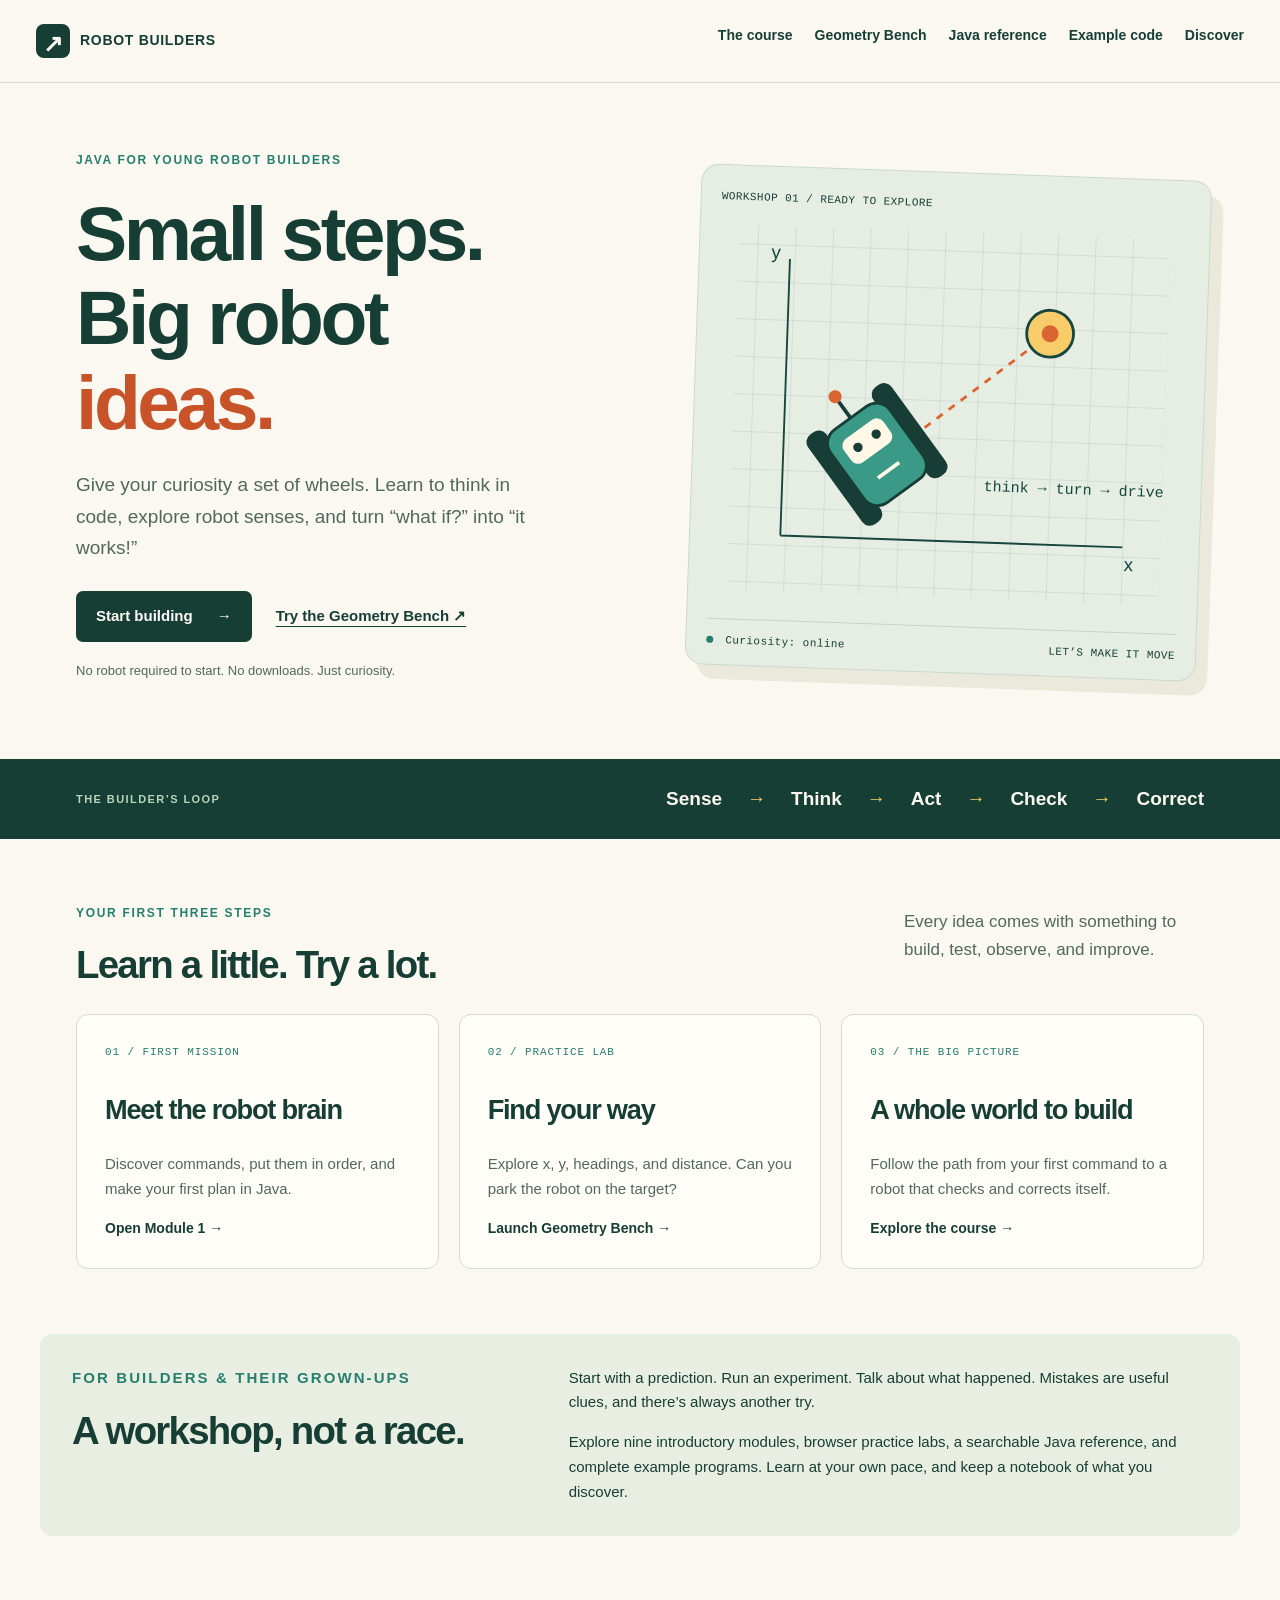
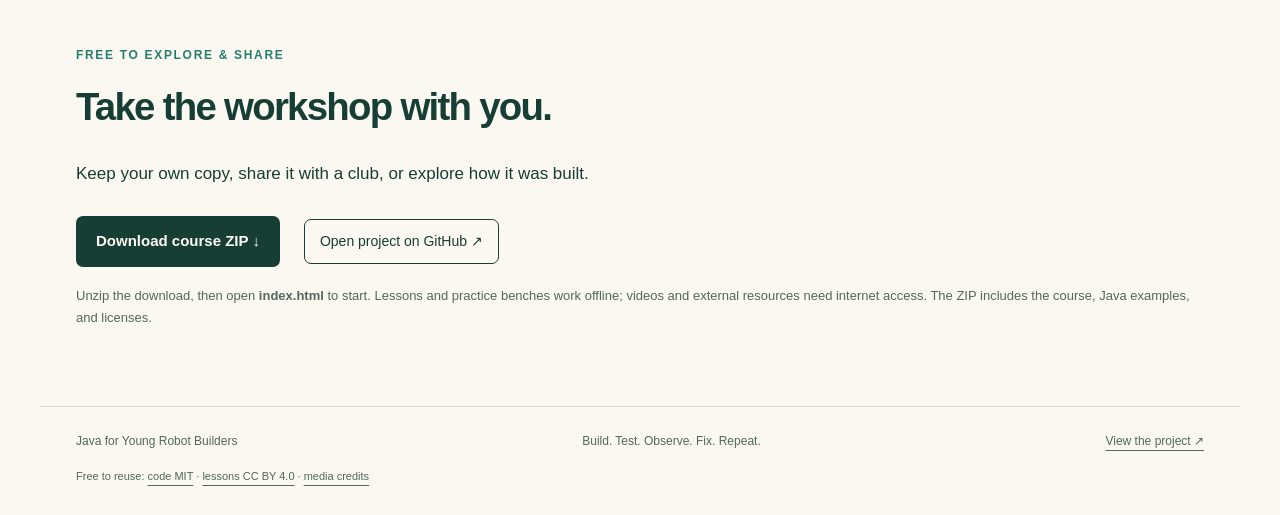
==== commit d791084e: "Add course ZIP download and prominent GitHub project links" ====
--- a/index.html
+++ b/index.html
@@ -9,5 +9,6 @@
 <section class="loop-band"><div class="wrap loop"><p>THE BUILDER’S LOOP</p><ol><li>Sense</li><li>Think</li><li>Act</li><li>Check</li><li>Correct</li></ol></div></section>
 <section class="wrap section"><div class="section-heading"><div><p class="eyebrow">YOUR FIRST THREE STEPS</p><h2>Learn a little. Try a lot.</h2></div><p>Every idea comes with something to build, test, observe, and improve.</p></div><div class="cards"><a class="card" href="module-1.html"><span class="card-number">01 / FIRST MISSION</span><h3>Meet the robot brain</h3><p>Discover commands, put them in order, and make your first plan in Java.</p><span class="card-link">Open Module 1 →</span></a><a class="card" href="geometry-bench.html"><span class="card-number">02 / PRACTICE LAB</span><h3>Find your way</h3><p>Explore x, y, headings, and distance. Can you park the robot on the target?</p><span class="card-link">Launch Geometry Bench →</span></a><a class="card" href="course.html"><span class="card-number">03 / THE BIG PICTURE</span><h3>A whole world to build</h3><p>Follow the path from your first command to a robot that checks and corrects itself.</p><span class="card-link">Explore the course →</span></a></div></section>
 <section class="wrap mentor"><div><p class="eyebrow">FOR BUILDERS & THEIR GROWN-UPS</p><h2>A workshop, not a race.</h2></div><div><p>Start with a prediction. Run an experiment. Talk about what happened. Mistakes are useful clues, and there’s always another try.</p><p>Explore nine introductory modules, browser practice labs, a searchable Java reference, and complete example programs. Learn at your own pace, and keep a notebook of what you discover.</p></div></section>
+<section class="wrap section" id="take-it-with-you"><p class="eyebrow">FREE TO EXPLORE & SHARE</p><h2>Take the workshop with you.</h2><p>Keep your own copy, share it with a club, or explore how it was built.</p><div class="actions"><a class="button" href="https://github.com/caeled/java-young-robot-builders/archive/refs/heads/main.zip">Download course ZIP ↓</a><a class="secondary" href="https://github.com/caeled/java-young-robot-builders">Open project on GitHub ↗</a></div><p class="small">Unzip the download, then open <strong>index.html</strong> to start. Lessons and practice benches work offline; videos and external resources need internet access. The ZIP includes the course, Java examples, and licenses.</p></section>
 </main><footer class="wrap footer"><span>Java for Young Robot Builders</span><span>Build. Test. Observe. Fix. Repeat.</span><a href="https://github.com/caeled/java-young-robot-builders">View the project ↗</a><span class="license-note">Free to reuse: <a href="LICENSE">code MIT</a> · <a href="LICENSE-CONTENT.md">lessons CC BY 4.0</a> · <a href="THIRD-PARTY.md">media credits</a></span></footer>
 </body></html>
--- a/assets/styles.css
+++ b/assets/styles.css
@@ -7,3 +7,4 @@
 
 .lesson-layout>div{min-width:0}.lesson-layout section,.mini-bench{min-width:0}
 .footer .license-note{flex-basis:100%;font-size:11px}
+.mission-lab-layout{display:grid;grid-template-columns:minmax(0,.8fr) minmax(0,1.2fr);gap:20px;align-items:start}.mission-player{min-width:0;background:#e8eee3;border:1px solid #c7d5c6;border-radius:12px;padding:14px}.player-heading{display:flex;justify-content:space-between;align-items:center;gap:12px}.player-heading h4{margin:0;font-size:17px}.player-heading .secondary{padding:7px 10px;font-size:12px}.mission-field{width:100%;display:block}.player-pose{font:12px/1.6 Consolas,monospace;margin:0 0 8px}.player-caption{font-size:13px!important;min-height:44px;margin-bottom:12px}.player-controls{display:flex;flex-wrap:wrap;gap:8px}.player-controls button{font-size:12px;padding:9px 12px}.player-controls button:disabled{opacity:.5;cursor:default}.mission-player .small{font-size:11px!important;margin:14px 0 0}.mission-dialog{width:min(90vw,760px);max-height:92vh;padding:20px;border:1px solid #809e91;border-radius:14px;background:var(--paper);color:var(--ink);overflow:auto}.mission-dialog::backdrop{background:#173e35aa}.mission-dialog>.secondary{margin-bottom:14px}.mission-dialog .mission-field{max-height:60vh}.mission-dialog .mission-player{border:0}.mission-lab-layout form{min-width:0}.mission-lab-layout .actions{gap:10px}.mission-lab-layout .lab-inputs textarea{min-height:190px}@media(max-width:1000px){.mission-lab-layout{grid-template-columns:1fr}}@media(max-width:650px){.mission-dialog{width:95vw;padding:12px}.mission-player{padding:10px}}
